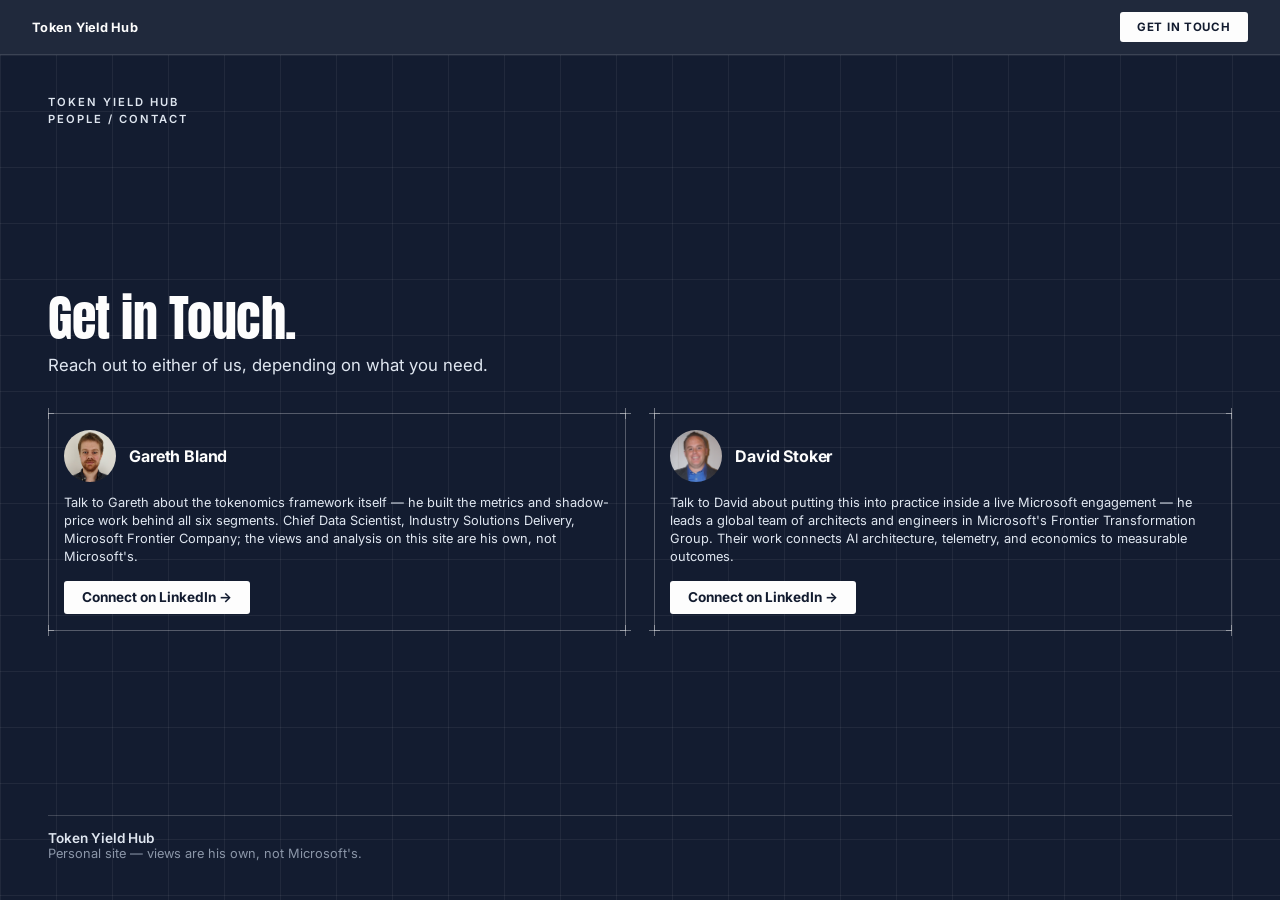
==== contact.html @ b0e3183a "Promote Token Yield Hub: full 8-page site replacing coming-soon placeholder Content reviewed and fin" ====
<!doctype html>
<html lang="en">
<head>
<meta charset="utf-8">
<meta name="viewport" content="width=device-width, initial-scale=1">
<title>People &amp; Contact — Token Yield Hub</title>
<link rel="preconnect" href="https://fonts.googleapis.com">
<link rel="preconnect" href="https://fonts.gstatic.com" crossorigin>
<link href="https://fonts.googleapis.com/css2?family=Anton&family=Inter:wght@400;500;600;700&display=swap" rel="stylesheet">
<link rel="stylesheet" href="assets/slides.css">
<style>
  /* Grid items default to a min-width based on their content's min-content
     size, which lets a long unbreakable line push a single-column grid
     wider than the viewport even after white-space is fixed. min-width: 0
     lets the panel shrink to the column's actual available width instead. */
  .panel { min-width: 0; }
  /* Consolidated 2026-09-14 to a single navy screen — Gareth wanted the
     whole page reachable at a glance: heading, one line, the two people.
     No separate white "reading" slide anymore, so the panels/buttons below
     need navy-appropriate colors — the shared .panel/.contact-link rules in
     slides.css assume a white background (dark text, navy-on-transparent
     buttons), both illegible on navy without an override. */
  .slide--navy .panel { border-color: rgba(255,255,255,0.28); }
  .slide--navy .panel .cross::before,
  .slide--navy .panel .cross::after { background: rgba(255,255,255,0.4); }
  .slide--navy .panel h3 { color: var(--white); }
  .slide--navy .panel p { color: var(--off-white); }
  .slide--navy .contact-link--primary { background: var(--white); color: var(--navy); }
  /* Headshot + name row — real photos make a "who to contact" card feel like
     an actual person, not a form. Sourced from each person's own LinkedIn
     profile photo, hosted locally (assets/img/) rather than hotlinked — the
     LinkedIn CDN URL carries an expiring access token, so hotlinking would
     eventually break the image on a page meant to keep working unattended. */
  .panel-person {
    display: flex;
    align-items: center;
    gap: 0.8rem;
    margin-bottom: 0.7rem;
  }
  .panel-person img {
    width: 52px;
    height: 52px;
    border-radius: 50%;
    object-fit: cover;
    flex: 0 0 auto;
  }
  .panel-person h3 { margin: 0; }
  /* Real, working contact mechanism for each card — previously a TODO
     placeholder with no actual channel, which was the real reason this page
     read as underdeveloped: the site's whole purpose is to get people in
     touch, and the contact page couldn't. LinkedIn is the sole/primary
     contact mechanism — no email address appears anywhere on the site.
     Both buttons use the same primary (solid) style — an earlier version
     gave David's a lighter/outlined treatment to imply Gareth-as-site-owner
     hierarchy, which read as an inconsistency rather than a deliberate
     signal. Equal weight, equal style. */
  .contact-links {
    display: flex;
    flex-wrap: wrap;
    gap: clamp(0.6rem, 1.5vw, 1rem);
    margin-top: clamp(0.8rem, 1.6vh, 1.2rem);
  }
  .contact-link {
    display: inline-block;
    font-size: 0.85rem;
    font-weight: 700;
    text-decoration: none;
    padding: 0.55rem 1.1rem;
    border-radius: 3px;
    transition: opacity .15s ease;
  }
  .contact-link--primary {
    background: var(--navy);
    color: var(--white);
  }
  .contact-link:hover { opacity: 0.8; }
  /* Tighter vertical rhythm than the shared .slide defaults — this page has
     to fit two full bio cards in the same one-screen budget that elsewhere
     only holds a headline, and needed to keep working at common 16:9
     laptop/monitor heights (1366x768, 1280x720), not just a MacBook's taller
     aspect ratio. Scoped to this page; index.html's hero is short enough
     not to need it. */
  .slide--navy h1 { font-size: clamp(1.8rem, 2.4vw + 2.2vh, 3.1rem); margin-top: clamp(0.3rem, 1vh, 0.8rem); }
  .slide--navy .subhead { margin-top: clamp(0.4rem, 1vh, 0.8rem); max-width: 50ch; }
  .panel-row { margin-top: clamp(0.8rem, 2vh, 1.6rem); }
  .panel {
    padding: clamp(0.8rem, 0.7vw + 0.8vh, 1.3rem) clamp(0.9rem, 1.2vw, 1.3rem);
  }
  .panel p { font-size: clamp(0.8rem, 0.15vw + 0.3vh, 0.9rem); line-height: 1.42; }
</style>
</head>
<body>

<nav class="site-nav">
  <a class="site-nav-home" href="index.html">Token Yield Hub</a>
  <a class="site-nav-cta" href="contact.html">Get in Touch</a>
</nav>

<header class="slide slide--navy">
  <div class="slide-top">
    <div class="eyebrow">TOKEN YIELD HUB<br>PEOPLE / CONTACT</div>
  </div>

  <div class="slide-main">
    <h1>Get in Touch.</h1>
    <p class="subhead">
      Reach out to either of us, depending on what you need.
    </p>

    <div class="panel-row">
      <div class="panel">
        <span class="cross tl"></span><span class="cross tr"></span>
        <span class="cross bl"></span><span class="cross br"></span>
        <div class="panel-person">
          <img src="assets/img/gareth-bland.jpg" alt="Gareth Bland" width="64" height="64">
          <h3>Gareth Bland</h3>
        </div>
        <p>
          Talk to Gareth about the tokenomics framework itself &mdash; he
          built the metrics and shadow-price work behind all six segments.
          Chief Data Scientist, Industry Solutions Delivery, Microsoft
          Frontier Company; the views and analysis on this site are his own,
          not Microsoft's.
        </p>
        <div class="contact-links">
          <a class="contact-link contact-link--primary" href="https://www.linkedin.com/in/gareth-bland/" target="_blank" rel="noopener">Connect on LinkedIn &rarr;</a>
        </div>
      </div>
      <div class="panel">
        <span class="cross tl"></span><span class="cross tr"></span>
        <span class="cross bl"></span><span class="cross br"></span>
        <div class="panel-person">
          <img src="assets/img/david-stoker.jpg" alt="David Stoker" width="64" height="64">
          <h3>David Stoker</h3>
        </div>
        <p>
          Talk to David about putting this into practice inside a live
          Microsoft engagement &mdash; he leads a global team of architects
          and engineers in Microsoft's Frontier Transformation Group. Their
          work connects AI architecture, telemetry, and economics to
          measurable outcomes.
        </p>
        <div class="contact-links">
          <a class="contact-link contact-link--primary" href="https://www.linkedin.com/in/david-stoker/" target="_blank" rel="noopener">Connect on LinkedIn &rarr;</a>
        </div>
      </div>
    </div>
  </div>

  <div class="slide-footer">
    <div>
      <div class="byline-name">Token Yield Hub</div>
      <div class="byline-org">Personal site — views are his own, not Microsoft's.</div>
    </div>
  </div>
</header>

</body>
</html>
---- assets/slides.css ----
:root {
  --navy: #131c30;
  --navy-deep: #0e1524;
  --grid-line: rgba(255,255,255,0.06);
  --white: #fdfdfd;
  --off-white: #dfe6f0;
  --gray: #8b96a8;
  --ink: #171a1f;
  --accent-blue: #7db4e6;
  --accent-blue-deep: #4a7fb5;
  --tint-blue: #e8f1fb;
  --border: #d7dde6;
  /* .site-nav's rendered height (fixed rem vertical padding, so this is
     stable across viewport widths — verified 55px at both 390px and
     1440px). Single source of truth so .slide's letterboxing and the nav
     never drift apart. */
  --nav-h: 55px;
}
* { box-sizing: border-box; }
html, body { margin: 0; padding: 0; }
/* Slideshow paging (opt-in via <html class="slideshow">): the page is a
   stack of full-viewport slides the viewer pages through, each locked to
   fill the screen. Used by hub/utility pages (landing, contact) where a
   quick, glanceable format fits. Reading pages (the six theme pages) do NOT
   use this — they use the .article-* components below instead, which flow
   naturally at whatever height the content needs. Don't apply scroll-snap
   globally; that's what forced every page into "PowerPoint" pacing. */
html.slideshow { scroll-snap-type: y mandatory; }
body {
  font-family: 'Inter', -apple-system, BlinkMacSystemFont, 'Segoe UI', sans-serif;
  color: var(--ink);
  background: var(--white);
  -webkit-font-smoothing: antialiased;
}
.eyebrow {
  font-size: 0.7rem;
  font-weight: 600;
  letter-spacing: 0.18em;
  text-transform: uppercase;
  color: var(--gray);
}
h1, h2, h3, .headline {
  font-family: 'Anton', 'Inter', sans-serif;
  font-weight: 400;
  letter-spacing: -0.01em;
  line-height: 1.02;
  margin: 0;
}

/* ---------- Shared slide component ----------
   Reusable full-viewport "slide" building block. Every page in this site is
   built as one or more `.slide` elements plus a color modifier
   (`.slide--navy` / `.slide--white`), using the `.slide-top` / `.slide-main`
   / `.slide-footer` three-part skeleton below — copy this structure and swap
   content, don't hand-build a new full-viewport section per page. `.slide`
   owns every part of "does this fit the screen": 100dvh (with svh/vh
   fallbacks for browsers that don't support dvh), box-sizing:border-box, the
   top-row / flex-1-middle / bottom-row flex skeleton, vh-aware clamp()
   spacing so content compacts on short viewports instead of overflowing, the
   short-viewport decorative-compaction hook (`.slide-decorative`, see the
   media query below), and scroll-snap-align for slideshow paging. That
   mechanics layer can never drift between slides because there's only one
   copy of it. Modifiers stay scoped to what legitimately varies per slide:
   background/text/border color, and — for `.slide--white` only — the
   deliberate content-width cap that a full-bleed navy slide intentionally
   goes without. Minor content-arrangement differences (e.g. a stacked intro
   row vs. a horizontal label/tag row) are also scoped to the modifier;
   they're layout choices about that slide's own content, not fit-to-viewport
   mechanics, so they don't threaten the shared guarantee. */
.slide {
  box-sizing: border-box;
  min-height: calc(100vh - var(--nav-h));
  min-height: calc(100svh - var(--nav-h));
  min-height: calc(100dvh - var(--nav-h));
  position: relative;
  padding: clamp(1.4rem, 2vw + 1.5vh, 2.5rem) clamp(1.4rem, 4vw, 3rem);
  display: flex;
  flex-direction: column;
  justify-content: space-between;
  gap: clamp(0.75rem, 2vh, 2rem);
  scroll-snap-align: start;
  /* Inert during continuous scroll (no snap container is active — see
     html.slideshow below), kept as cheap insurance for anchor links and
     any future snap: reserves the sticky nav's height so a slide's start
     edge doesn't land underneath it. */
  scroll-margin-top: var(--nav-h);
}
/* Corrected 2026-09-14 (real user report: scroll-inside-scroll on
   contact.html's hero, and no visible cue that there's more content below
   any given slide). Previously `height:100vh` + `overflow:hidden`, with
   .slide-main's own overflow-y:auto as the fallback for content that didn't
   fit the fixed box (see that rule's comment for the original overlap bug
   this was fixing). That fixed-box approach is what CAUSED both new
   problems: locking the slide to exactly one viewport height is what makes
   an inner scrollbar necessary in the first place, and it hides the next
   slide completely off-screen with no partial peek to suggest scrolling.
   min-height instead of height removes the fit constraint at its source —
   a slide simply grows to fit its content, the page scrolls normally past
   it like every other page on this site (matching the article pages'
   .article-hero, which never had this problem), and the next slide
   naturally peeks into view on any viewport taller than the content. This
   supersedes the .slide-main overflow-y:auto fallback below, which is now
   dead weight kept only as a safety net (see that rule). */
.slide--navy {
  background: var(--navy);
  background-image:
    linear-gradient(var(--grid-line) 1px, transparent 1px),
    linear-gradient(90deg, var(--grid-line) 1px, transparent 1px);
  background-size: 56px 56px;
  color: var(--white);
}
.slide--white { background: var(--white); color: var(--ink); }
/* .slide--white keeps its content column capped and centered, contrasting
   deliberately with a full-bleed navy slide — a content-width choice, not a
   fit mechanic, so it lives here rather than in the shared base. */
.slide--white > .slide-top,
.slide--white > .slide-main,
.slide--white > .slide-footer {
  width: 100%;
  max-width: 1100px;
  margin-inline: auto;
}

.slide-top {
  flex: 0 0 auto;
  display: flex;
  justify-content: space-between;
  align-items: flex-start;
  gap: 1rem;
  flex-wrap: wrap;
}
/* A white slide's top row is commonly a stacked eyebrow+heading intro rather
   than a horizontal label/tag pair — content arrangement, scoped to the
   modifier. Individual pages may override further as their content needs. */
.slide--white .slide-top {
  flex-direction: column;
  align-items: flex-start;
  gap: clamp(0.5rem, 1vh, 0.9rem);
}
.slide--navy .eyebrow { color: var(--off-white); line-height: 1.5; }
.slide--white .eyebrow { color: var(--accent-blue-deep); }
.status-tag {
  border: 1px solid rgba(255,255,255,0.35);
  padding: 0.4rem 0.9rem;
  font-size: 0.68rem;
  font-weight: 600;
  letter-spacing: 0.16em;
  text-transform: uppercase;
  color: var(--off-white);
  white-space: nowrap;
}
/* Middle zone: the slide's actual content. flex:1 lets it absorb/give up the
   slack between the top row and the footer, and centers its own content
   vertically so short viewports compact toward the middle instead of
   colliding with the footer. min-height:0 is required so this flex child can
   shrink below its content size rather than forcing the slide to overflow.
   overflow-y:auto is load-bearing, not decorative: min-height:0 only lets
   slide-main's own BOX shrink below its content's natural height — it does
   NOT stop that content from rendering past the shrunk box into the
   slide-top/slide-footer siblings above and below (flex siblings don't clip
   each other by default). Without an overflow rule here, centered content
   taller than the available space overflows symmetrically in both
   directions and visually collides with neighboring text. `hidden` fixes
   the collision but silently deletes whichever content sits above/below the
   visible band (tried first, rejected: it clipped off the first line of the
   hero h1 entirely with no indication anything was missing) — `auto` keeps
   every collision-fix guarantee while never discarding content: worst case
   is a scrollbar inside this one slide's content zone, not lost text.
   Found 2026-08-30: real user report of "overlapping text" on the hero,
   reproduced only once viewport HEIGHT (not width) was swept below ~640px —
   every earlier audit pass tested width breakpoints thoroughly but reused
   only a handful of heights (667/768/800/900/1080), missing the 500-800px
   band a real browser window sits in once toolbars/bookmarks bars are
   accounted for. Test any future change to this rule across a height sweep,
   not just widths.
   Superseded 2026-09-14: .slide is now min-height, not height, so this box
   can simply grow when content needs more room instead of being forced to
   choose between clipping and scrolling within a fixed ceiling. That was
   the actual cause of both the original overlap bug and a newer,
   independently reported "scroll inside scroll" complaint (an inner
   scrollbar appearing inside a slide while the page itself also scrolls).
   overflow-y:auto is left here as an inert safety net for a pathological
   case (a single line of content wider/taller than the viewport itself,
   where even growing the box can't help) — it should not engage in normal
   use. If it ever visibly engages again, that means content genuinely
   doesn't fit even an unconstrained box, which is a content problem to fix
   on that page, not a reason to reintroduce the fixed-height/overflow:hidden
   pattern this replaced. */
.slide-main {
  flex: 1 1 auto;
  min-height: 0;
  overflow-y: auto;
  overflow-x: hidden;
  display: flex;
  flex-direction: column;
  justify-content: safe center;
}
/* `safe center` (not plain `center`): when centered flex content overflows
   its container, plain `center` combined with overflow:auto creates
   unreachable negative-offset scroll region — the browser only lets you
   scroll toward the far/end side, so whatever sits "before" the centered
   midpoint (here: the first line of the h1) is invisible AND unscrollable.
   `safe center` is the standard CSS fix: center while it fits, fall back to
   start-alignment (fully scrollable, nothing hidden) once it doesn't. Found
   2026-08-30 by screenshotting the actual overflow case, not just measuring
   bounding rects — a geometry-only overlap check can't see clipping/scroll
   behavior, only a real render can. */

/* Soften how often the scrollbar above actually engages in the realistic
   500-800px window-height band by tightening the hero's own vertical rhythm
   and type scale before scrolling is needed at all. */
@media (max-height: 760px) {
  .slide--navy h1 {
    font-size: clamp(1.5rem, 3vw + 3vh, 5rem);
    margin-top: clamp(0.3rem, 1vh, 0.7rem);
  }
  .slide--navy .subhead { margin-top: clamp(0.35rem, 1vh, 0.9rem); }
  .slide--navy blockquote.claim { font-size: clamp(0.95rem, 0.8vw + 1vh, 1.6rem); }
  .slide-main { gap: clamp(0.35rem, 0.9vh, 1rem); }
}
.slide--white .slide-main { gap: clamp(0.8rem, 1.6vh, 1.8rem); }

.slide-footer {
  flex: 0 0 auto;
  margin-top: clamp(0.75rem, 3vh, 3rem);
  padding-top: clamp(0.7rem, 1.6vh, 1.6rem);
  border-top: 1px solid;
  display: flex;
  justify-content: space-between;
}
.slide--navy .slide-footer {
  border-top-color: rgba(255,255,255,0.18);
  align-items: flex-end;
  font-size: 0.85rem;
  color: var(--off-white);
}
.slide--white .slide-footer {
  border-top-color: var(--border);
  font-size: 0.7rem;
  font-weight: 600;
  letter-spacing: 0.12em;
  text-transform: uppercase;
  color: var(--gray);
}
.slide-footer a { color: inherit; text-decoration: none; }
.slide-footer a:hover { text-decoration: underline; }
.byline-name { font-weight: 600; }
.byline-org { color: var(--gray); font-size: 0.8rem; }

/* Scroll-down cue: added 2026-09-14 per real user feedback, strengthened
   same day (first version read as decorative, not a hint — too faint, too
   small, and "Scroll" doesn't say what's worth scrolling for). A slide
   that fills the viewport gave no visible signal that more content sits
   below it, unlike the article pages' normal flowing layout where the
   next section naturally peeks into view. Used only on a page's first
   slide (the hero); every other slide is followed by nothing worth cueing
   toward. Purely decorative — aria-hidden, no interactive role — the real
   navigation is normal scrolling. */
.scroll-cue {
  flex: 0 0 auto;
  align-self: center;
  display: flex;
  flex-direction: column;
  align-items: center;
  gap: 0.4rem;
  font-size: 0.72rem;
  font-weight: 700;
  letter-spacing: 0.1em;
  text-transform: uppercase;
  opacity: 0.9;
  animation: scroll-cue-bounce 1.8s ease-in-out infinite;
}
.slide--navy .scroll-cue { color: var(--off-white); }
.scroll-cue svg { width: 22px; height: 22px; display: block; }
@keyframes scroll-cue-bounce {
  0%, 100% { transform: translateY(0); }
  50% { transform: translateY(8px); }
}
@media (max-height: 480px) {
  .scroll-cue { display: none; }
}

/* Short-viewport compaction: below this height, drop purely decorative
   elements (any slide's `.slide-decorative` content) so headline/footer
   content never has to fight them for room. Generic hook on the shared
   component so any slide's own decorative flourish can opt in. */
@media (max-height: 480px) {
  .slide-decorative { display: none; }
}

/* ---------- Roadmap nav device: Tokens -> Loop -> Yield -> ? ----------
   Persistent device carried across pages per the site plan (§1). Use on the
   landing page and optionally as a compact footer strip on theme pages. */
.roadmap {
  display: flex;
  align-items: center;
  gap: clamp(0.4rem, 1vw, 0.8rem);
  flex-wrap: wrap;
  font-family: 'Anton', 'Inter', sans-serif;
  font-size: clamp(0.9rem, 1.2vw, 1.3rem);
}
.roadmap .roadmap-step { opacity: 0.55; }
.roadmap .roadmap-step.is-current { opacity: 1; color: var(--accent-blue); }
.roadmap .roadmap-arrow { opacity: 0.35; font-family: 'Inter', sans-serif; }

/* ---------- Shared content components: panels, callout ---------- */
.panel-row {
  display: grid;
  grid-template-columns: 1fr 1fr;
  gap: clamp(1rem, 1.5vw + 1vh, 2.5rem);
}
.panel-row.panel-row--3 { grid-template-columns: repeat(3, 1fr); }
.panel {
  position: relative;
  border: 1px solid var(--border);
  padding: clamp(1rem, 1vw + 1.2vh, 1.8rem) clamp(1rem, 1.5vw, 1.6rem);
}
.cross {
  position: absolute;
  width: 11px;
  height: 11px;
  color: var(--border);
}
.cross::before, .cross::after {
  content: '';
  position: absolute;
  background: var(--border);
}
.cross::before { width: 11px; height: 1px; top: 5px; left: 0; }
.cross::after { width: 1px; height: 11px; left: 5px; top: 0; }
.cross.tl { top: -6px; left: -6px; }
.cross.tr { top: -6px; right: -6px; }
.cross.bl { bottom: -6px; left: -6px; }
.cross.br { bottom: -6px; right: -6px; }

.panel .eyebrow { margin-bottom: clamp(0.3rem, 0.8vh, 0.6rem); }
.panel .num { font-family: 'Anton', sans-serif; font-size: clamp(1.2rem, 0.8vw + 0.8vh, 1.6rem); color: var(--accent-blue-deep); margin-bottom: clamp(0.3rem, 0.8vh, 0.6rem); }
.panel h3 { font-family: 'Inter', sans-serif; font-weight: 700; font-size: clamp(1rem, 0.6vw + 0.6vh, 1.2rem); margin-bottom: clamp(0.3rem, 0.8vh, 0.6rem); }
.panel p { font-size: clamp(0.82rem, 0.2vw + 0.3vh, 0.95rem); line-height: 1.5; color: #3a4152; margin: 0; }

.callout {
  position: relative;
  background: var(--tint-blue);
  border: 1px solid #c7dcf1;
  padding: clamp(1rem, 1vw + 1.2vh, 1.8rem) clamp(1.2rem, 1.6vw, 2rem);
}
.callout .cross::before, .callout .cross::after { background: #b7cde5; }
.callout .eyebrow { margin-bottom: clamp(0.4rem, 1vh, 0.8rem); }
.callout p { font-size: clamp(0.9rem, 0.2vw + 0.4vh, 1.02rem); line-height: 1.5; margin: 0; color: #1a2438; }

/* Progressive-disclosure "go deeper" block (site plan §2/§3) — collapsed by
   default via <details>, no JS required. */
details.go-deeper {
  border: 1px solid var(--border);
  padding: clamp(0.8rem, 1vw + 0.8vh, 1.2rem) clamp(1rem, 1.5vw, 1.5rem);
}
details.go-deeper summary {
  cursor: pointer;
  font-weight: 600;
  font-size: 0.85rem;
  letter-spacing: 0.04em;
  color: var(--accent-blue-deep);
}
details.go-deeper .go-deeper-body {
  margin-top: 0.8rem;
  font-size: clamp(0.85rem, 0.2vw + 0.4vh, 0.95rem);
  line-height: 1.55;
  color: #3a4152;
}
details.go-deeper .go-deeper-body code,
details.go-deeper .go-deeper-body .formula {
  font-family: 'SFMono-Regular', Consolas, monospace;
  font-size: 0.9em;
}

/* ---------- Slide-specific headline/subhead scaling ---------- */
.slide--navy h1 {
  font-size: clamp(2rem, 4vw + 4vh, 5rem);
  margin-top: clamp(0.5rem, 2vh, 1.2rem);
  max-width: 16ch;
}
.slide--navy .subhead {
  margin-top: clamp(0.6rem, 2vh, 1.6rem);
  max-width: 46ch;
  font-size: clamp(0.9rem, 0.6vw + 0.8rem, 1.05rem);
  line-height: 1.55;
  color: var(--off-white);
  font-weight: 400;
}
.slide--white h2 { font-size: clamp(1.4rem, 1.6vw + 1.6vh, 2.6rem); max-width: 22ch; }
blockquote.claim {
  margin: 0;
  font-family: 'Anton', 'Inter', sans-serif;
  font-weight: 400;
  font-size: clamp(1.1rem, 1vw + 1.2vh, 1.6rem);
  line-height: 1.25;
  max-width: 32ch;
}
.slide--navy blockquote.claim { color: var(--white); }
.slide--white blockquote.claim { color: var(--ink); }

@media (max-width: 720px) {
  /* .slide padding/sizing is handled by its own clamp() rules above, which
     already account for narrow widths; only multi-column grids need an
     explicit override to stack on narrow viewports. */
  .panel-row,
  .panel-row.panel-row--3 { grid-template-columns: 1fr; }
}

/* ==========================================================================
   Reading-format components (theme pages)
   ==========================================================================
   The six theme pages are articles, not slides — natural height, no
   scroll-snap, no forced one-screen fit. A page is built as one
   `.article-hero` (short navy intro band, sets the theme and its claim) plus
   one `.article-body` (white reading area: real paragraphs, an illustration,
   pull-out panels/callouts/citations where useful, prev/next at the end).
   The `.panel` / `.callout` / `details.go-deeper` / `blockquote.claim`
   components above are still used here as pull-outs *within* the flowing
   text, not as the whole page. Landing and Contact stay on the `.slide`
   slideshow mechanic (opt in via `<html class="slideshow">`) — they're
   navigational hubs, not reading content, and don't need this. */

.article-hero {
  background: var(--navy);
  background-image:
    linear-gradient(var(--grid-line) 1px, transparent 1px),
    linear-gradient(90deg, var(--grid-line) 1px, transparent 1px);
  background-size: 56px 56px;
  color: var(--white);
  padding: clamp(2rem, 4vw, 4rem) clamp(1.4rem, 4vw, 3rem) clamp(2.5rem, 5vw, 4.5rem);
}
.article-hero-top {
  display: flex;
  justify-content: space-between;
  align-items: flex-start;
  gap: 1rem;
  flex-wrap: wrap;
  max-width: 760px;
  margin: 0 auto clamp(1.5rem, 4vw, 3rem);
}
.article-hero-top .eyebrow { color: var(--off-white); }
.article-hero .inner {
  max-width: 760px;
  margin: 0 auto;
}
.article-hero h1 {
  font-size: clamp(2.2rem, 3vw + 1.5rem, 3.6rem);
  max-width: 18ch;
}
.article-hero blockquote.claim {
  margin-top: clamp(1rem, 2vw, 1.6rem);
  color: var(--white);
  font-size: clamp(1.1rem, 1vw + 1rem, 1.5rem);
  max-width: 34ch;
}
.article-hero .subhead {
  margin-top: clamp(1rem, 2vw, 1.6rem);
  max-width: 56ch;
  font-size: clamp(0.95rem, 0.3vw + 0.9rem, 1.1rem);
  line-height: 1.6;
  color: var(--off-white);
}

.article-body {
  max-width: 720px;
  margin: 0 auto;
  padding: clamp(2.5rem, 5vw, 4rem) clamp(1.4rem, 4vw, 1.6rem) clamp(2rem, 4vw, 3rem);
}
/* Real reading typography — this is the point of the whole format: prose
   sized and spaced for sustained reading, not compressed to fit a screen. */
.article-body p {
  font-size: 1.05rem;
  line-height: 1.75;
  margin: 0 0 1.3rem;
  color: #2a3142;
}
.article-body h2 {
  font-size: clamp(1.5rem, 1vw + 1.3rem, 1.9rem);
  margin: clamp(2.2rem, 4vw, 3rem) 0 1rem;
}
.article-body h2:first-child { margin-top: 0; }
.article-body h3 {
  font-family: 'Inter', sans-serif;
  font-weight: 700;
  font-size: 1.05rem;
  margin: 1.8rem 0 0.7rem;
}
.article-body .eyebrow { color: var(--accent-blue-deep); margin-bottom: 0.8rem; }
.article-body ul, .article-body ol {
  font-size: 1.02rem;
  line-height: 1.65;
  color: #2a3142;
  padding-left: 1.3rem;
  margin: 0 0 1.3rem;
}
.article-body li { margin-bottom: 0.5rem; }
.article-body strong { color: var(--ink); }

/* Illustration slot — one simple inline-SVG diagram per theme, restrained
   line-art style (thin strokes, the shared accent-blue/navy palette, no
   bitmap images), with a small-caps caption. Sits inside .article-body,
   breaking up the prose rather than decorating a title slide. */
.illustration {
  margin: clamp(2rem, 4vw, 2.8rem) 0;
  text-align: center;
}
.illustration svg { width: 100%; height: auto; max-width: 560px; }
.illustration figcaption {
  margin-top: 0.7rem;
  font-size: 0.7rem;
  font-weight: 600;
  letter-spacing: 0.1em;
  text-transform: uppercase;
  color: var(--gray);
}

/* Citations — real, verified public sources (not category placeholders).
   A simple numbered list; each entry names the source and links out. */
.citation-list {
  list-style: none;
  margin: 0;
  padding: 0;
  font-size: 0.88rem;
  line-height: 1.6;
  color: #3a4152;
}
.citation-list li {
  padding: 0.6rem 0;
  border-top: 1px solid var(--border);
  display: flex;
  gap: 0.6rem;
}
.citation-list li:first-child { border-top: none; }
.citation-list .cite-num { color: var(--accent-blue-deep); font-weight: 700; flex: 0 0 auto; }
.citation-list a { color: var(--ink); }
.citation-list a:hover { color: var(--accent-blue-deep); }

/* Persistent site nav — now on every page, including index.html/contact.html.
   Originally article-pages-only: this comment used to argue that adding it
   to the .slide-based hub pages would eat into a `height:100vh` budget
   already tuned to avoid the overlap bug fixed 2026-08-30. That reasoning
   is stale as of 2026-09-14 — .slide moved from `height:100vh` to
   `min-height: calc(100vh - var(--nav-h))` specifically so the nav's space
   is reserved rather than competing for the same budget, which resolved a
   second real user report (nav truncating hero content, and overlapping
   the second slide's top content during scroll) the same day. Original
   rationale for the nav itself, still valid: with no nav but the
   bottom-of-page prev/next strip, pages 2-6 had no way back to Home and
   only page 6 linked to Contact — a reader landing mid-article via a shared
   link or search had no way out except the browser back button. `position:
   sticky` (not `fixed`) needs no body padding-top compensation and can't
   overlay content on first paint. */
.site-nav {
  position: sticky;
  top: 0;
  z-index: 20;
  display: flex;
  justify-content: space-between;
  align-items: center;
  gap: 1rem;
  padding: 0.75rem clamp(1.2rem, 4vw, 2rem);
  background: rgba(19, 28, 48, 0.94);
  backdrop-filter: blur(6px);
  -webkit-backdrop-filter: blur(6px);
  border-bottom: 1px solid rgba(255,255,255,0.12);
  font-family: 'Inter', sans-serif;
}
.site-nav-home {
  color: var(--white);
  text-decoration: none;
  font-weight: 700;
  font-size: 0.8rem;
  letter-spacing: 0.02em;
}
.site-nav-home:hover { color: var(--accent-blue); }
.site-nav-cta {
  color: var(--navy);
  background: var(--white);
  text-decoration: none;
  font-weight: 700;
  font-size: 0.72rem;
  letter-spacing: 0.06em;
  text-transform: uppercase;
  padding: 0.5rem 1.1rem;
  border-radius: 3px;
  white-space: nowrap;
  transition: opacity .15s ease;
}
.site-nav-cta:hover { opacity: 0.82; }

.article-nav {
  max-width: 720px;
  margin: 2rem auto 0;
  padding: 1.4rem 1.4rem 2.5rem;
  border-top: 1px solid var(--border);
  display: flex;
  justify-content: space-between;
  font-size: 0.75rem;
  font-weight: 600;
  letter-spacing: 0.1em;
  text-transform: uppercase;
  color: var(--gray);
}
.article-nav a { color: inherit; text-decoration: none; }
.article-nav a:hover { text-decoration: underline; }

@media (max-width: 720px) {
  .article-hero { padding: 1.6rem 1.4rem 2rem; }
  .article-body { padding: 2rem 1.2rem 1.6rem; }
}
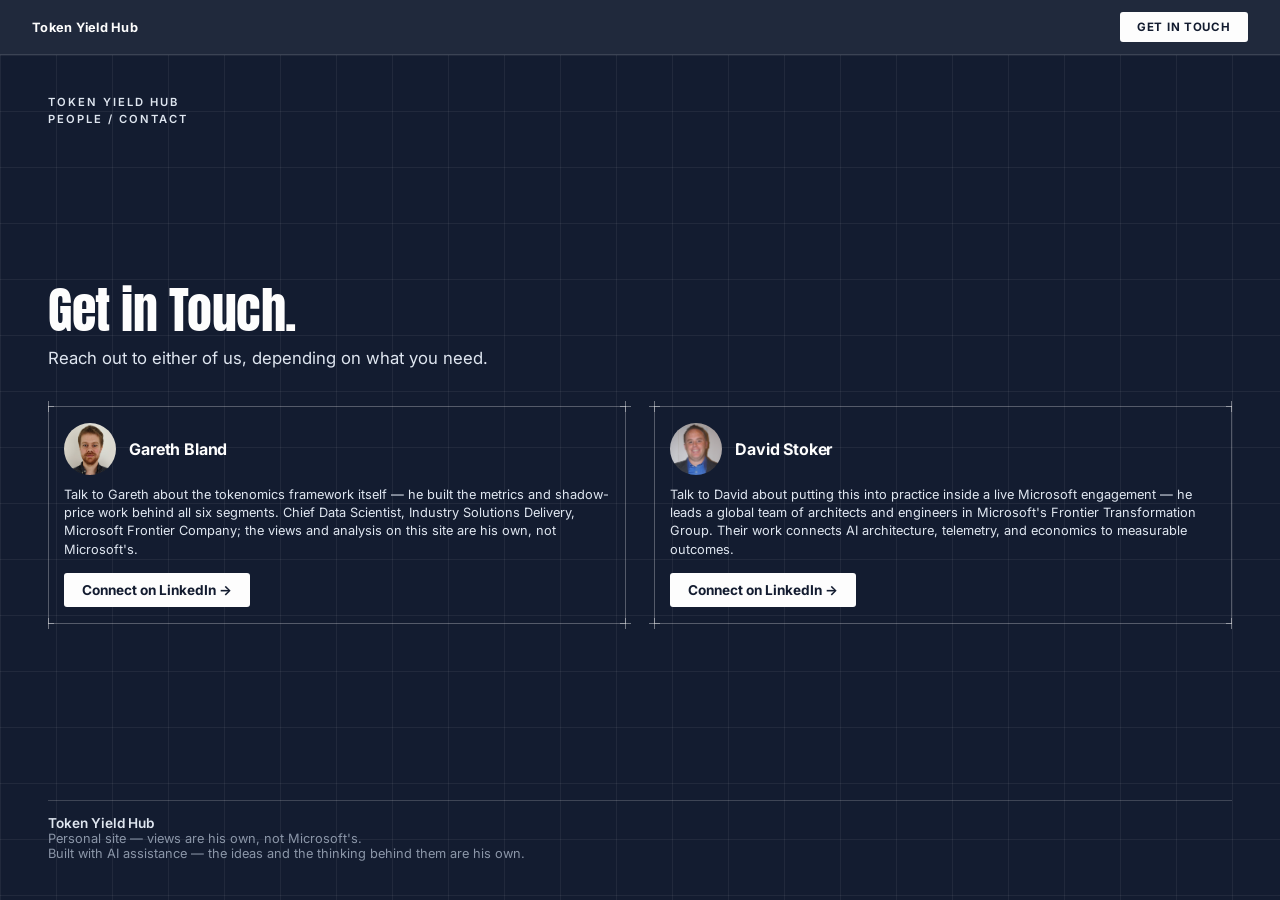
==== commit c173ea64: "Add AI-assistance disclaimer to site footer Small, discoverable note next to the existing personal-v" ====
--- a/contact.html
+++ b/contact.html
@@ -151,6 +151,7 @@
     <div>
       <div class="byline-name">Token Yield Hub</div>
       <div class="byline-org">Personal site — views are his own, not Microsoft's.</div>
+      <div class="byline-org">Built with AI assistance — the ideas and the thinking behind them are his own.</div>
     </div>
   </div>
 </header>
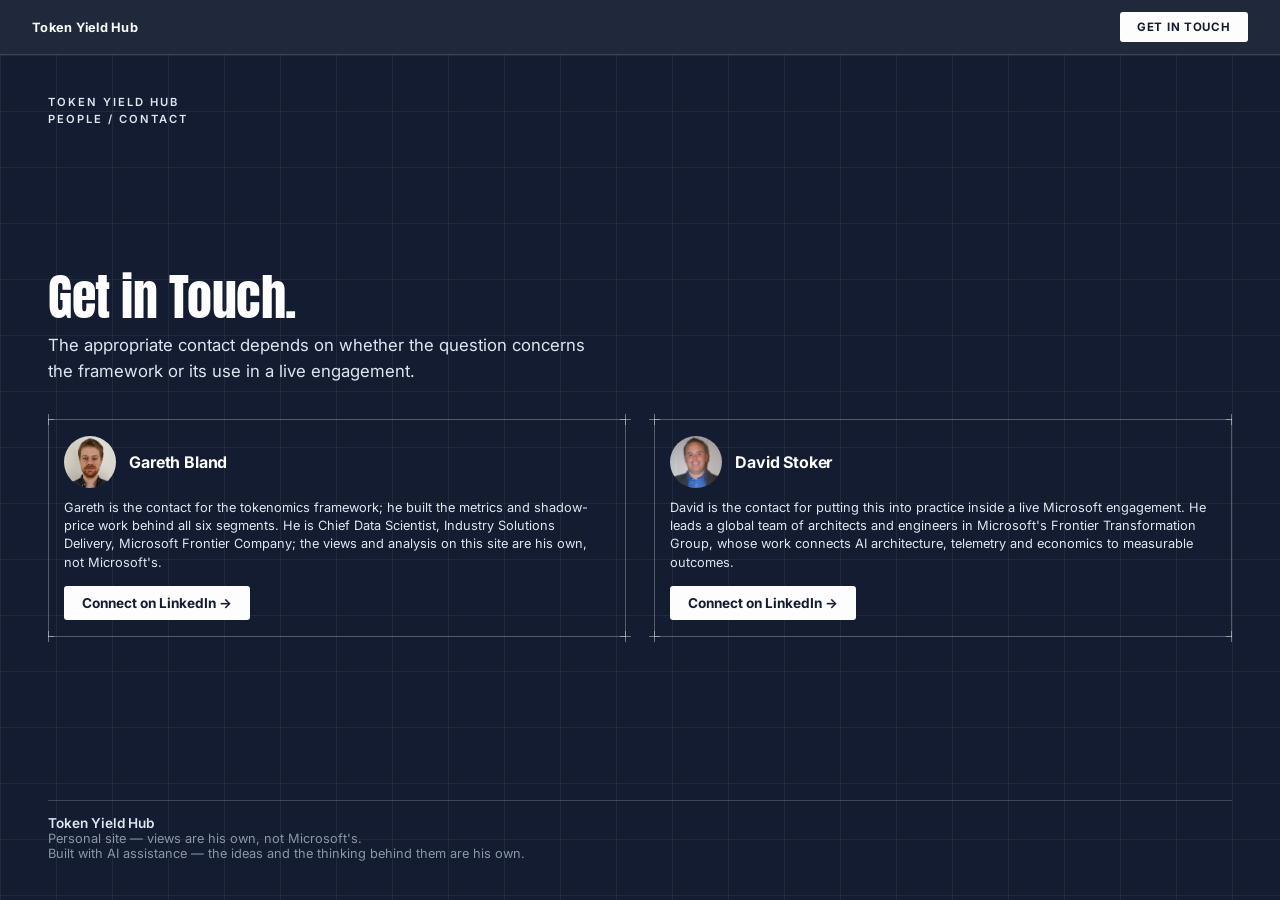
==== commit 487fc5c5: "Editorial pass: plain technical register across all pages" ====
--- a/contact.html
+++ b/contact.html
@@ -104,7 +104,7 @@
   <div class="slide-main">
     <h1>Get in Touch.</h1>
     <p class="subhead">
-      Reach out to either of us, depending on what you need.
+      The appropriate contact depends on whether the question concerns the framework or its use in a live engagement.
     </p>
 
     <div class="panel-row">
@@ -116,10 +116,10 @@
           <h3>Gareth Bland</h3>
         </div>
         <p>
-          Talk to Gareth about the tokenomics framework itself &mdash; he
-          built the metrics and shadow-price work behind all six segments.
-          Chief Data Scientist, Industry Solutions Delivery, Microsoft
-          Frontier Company; the views and analysis on this site are his own,
+          Gareth is the contact for the tokenomics framework; he built the
+          metrics and shadow-price work behind all six segments. He is Chief
+          Data Scientist, Industry Solutions Delivery, Microsoft Frontier
+          Company; the views and analysis on this site are his own,
           not Microsoft's.
         </p>
         <div class="contact-links">
@@ -134,11 +134,11 @@
           <h3>David Stoker</h3>
         </div>
         <p>
-          Talk to David about putting this into practice inside a live
-          Microsoft engagement &mdash; he leads a global team of architects
-          and engineers in Microsoft's Frontier Transformation Group. Their
-          work connects AI architecture, telemetry, and economics to
-          measurable outcomes.
+          David is the contact for putting this into practice inside a live
+          Microsoft engagement. He leads a global team of architects and
+          engineers in Microsoft's Frontier Transformation Group, whose work
+          connects AI architecture, telemetry and economics to measurable
+          outcomes.
         </p>
         <div class="contact-links">
           <a class="contact-link contact-link--primary" href="https://www.linkedin.com/in/david-stoker/" target="_blank" rel="noopener">Connect on LinkedIn &rarr;</a>
